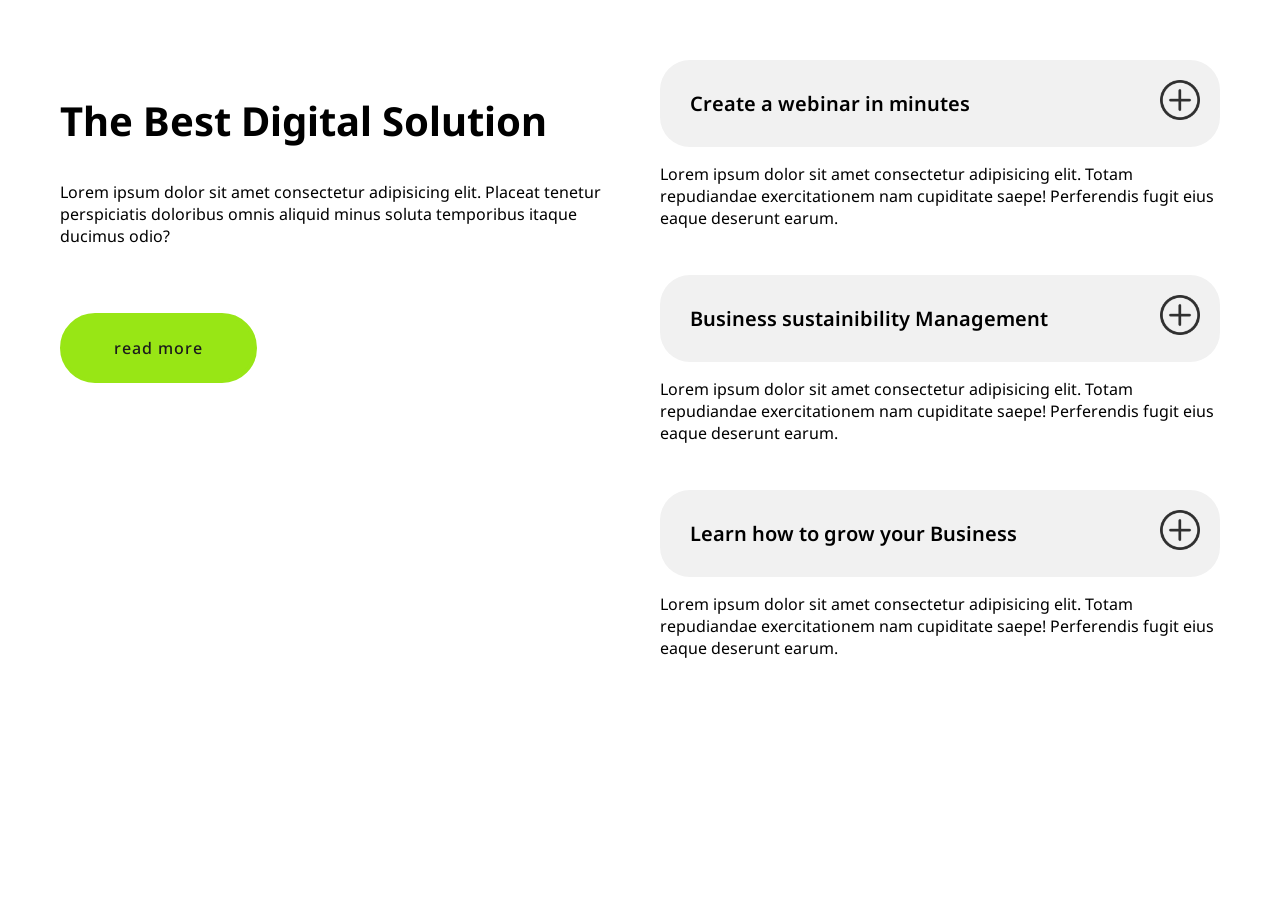
==== index.html @ 5276f936 "added codes" ====
<!DOCTYPE html>
<html lang="en">
  <head>
    <meta charset="UTF-8" />
    <meta name="viewport" content="width=device-width, initial-scale=1.0" />
    <title>Document</title>
    <link rel="preconnect" href="https://fonts.googleapis.com" />
    <link rel="preconnect" href="https://fonts.gstatic.com" crossorigin />
    <link
      href="https://fonts.googleapis.com/css2?family=Noto+Sans&display=swap"
      rel="stylesheet"
    />
    <link rel="stylesheet" href="styles.css" />
  </head>
  <body>

    <section class="container block collapsibles">
      <div class="grid grid--1x2">
        <div class="text">
          <h2>The Best Digital Solution</h2>
          <p>
            Lorem ipsum dolor sit amet consectetur adipisicing elit. Placeat
            tenetur perspiciatis doloribus omnis aliquid minus soluta temporibus
            itaque ducimus odio?
          </p>
          <button class="btn btn--secondary">read more</button>
        </div>
        <div class="collapsable-menu">
          <div class="collapsible collapsible--expanded collapsible--btn">
            <header class="collapsible__header">
              <h3 class="collapsible__heading">Create a webinar in minutes</h3>
              <img class="icon collapsible__chevron" src="assets/add.png" alt="" />
            </header>
            <div class="collapsible__content">
              <p>Lorem ipsum dolor sit amet consectetur adipisicing elit. Totam repudiandae exercitationem nam cupiditate saepe! Perferendis fugit eius eaque deserunt earum.</p>
            </div>
          </div>
          <div class="collapsible collapsible--expanded collapsible--btn">
            <header class="collapsible__header">
              <h3 class="collapsible__heading">Business sustainibility Management</h3>
              <img class="icon collapsible__chevron" src="assets/add.png" alt="" />
            </header>
            <div class="collapsible__content">
              <p>Lorem ipsum dolor sit amet consectetur adipisicing elit. Totam repudiandae exercitationem nam cupiditate saepe! Perferendis fugit eius eaque deserunt earum.</p>
            </div>
          </div>
          <div class="collapsible collapsible--expanded collapsible--btn">
            <header class="collapsible__header">
              <h3 class="collapsible__heading">Learn how to grow your Business</h3>
              <img class="icon collapsible__chevron" src="assets/add.png" alt="" />
            </header>
            <div class="collapsible__content">
              <p>Lorem ipsum dolor sit amet consectetur adipisicing elit. Totam repudiandae exercitationem nam cupiditate saepe! Perferendis fugit eius eaque deserunt earum.</p>
            </div>
          </div>
        </div>
      </div>
    </section>

    <script src="main.js"></script>
  </body>
</html>
---- styles.css ----
:root {
  --color-primary: #8e6cf7;
  --color-secondary: #98e615;
  --color-footer: #313131;
}


*,
*::after,
*::before {
  box-sizing: border-box;
}

*::selection {
  background: var(--color-secondary);
}

/* typography */
html {
  font-size: 62.5%;
  /* 1 rem = 10 px */
}

body {
  font-family: "Noto Sans", sans-serif;
  color: #000;
  font-size: 2rem;
  margin: 0;
}

h1 {
  font-size: 7rem;
}
h2 {
  font-size: 4rem;
}

h3 {
  font-size: 3rem;
  font-weight: 500;
}

@media screen and (min-width: 768px) {
  body {
    font-size: 1.6rem;
  }

  h1 {
    font-size: 8rem;
  }

  h2 {
    font-size: 4rem;
  }

  h3 {
    font-size: 2.4rem;
  }
}

/* links */
.link {
  text-decoration: none;
}

.link--primary {
  color: var(--color-secondary);
  text-decoration: underline;
  text-underline-offset: 5.7px;
  transition: color 0.3s;
}

.link:hover {
  color: #000;
}

@media screen and (min-width: 768px) {
  .link {
    font-size: 1.8rem;
  }
}

/* button */
.btn {
  padding: 2rem 5rem;
  border-radius: 4rem;
  border: 4px solid var(--color-secondary);
  text-align: center;
  font-size: 1.7rem;
  letter-spacing: 1px;
  font-weight: 500;
  cursor: pointer;
  white-space: nowrap;
  transition: all 0.3s;
  font-family: "Noto Sans", sans-serif;
}

.btn--small {
  padding: 2rem 3rem;
  font-size: 1.6rem;
}

.btn--circular {
  height: 160px;
  width: 160px;
  font-size: 2.5rem;
  border-radius: 50%;
  font-weight: bold;
  color: white;
  border: 0;
  cursor: initial;
}

.btn--secondary {
  background: var(--color-secondary);
  color: #1c1b1b;
}

.btn--primary {
  background: var(--color-primary);
  color: #fff;
}

.btn--primary:hover {
  background: var(--color-secondary);
  color: #000;
}
.btn--secondary:hover {
  background: var(--color-primary);
  color: #fff;
}

@media screen and (min-width: 768px) {
  .btn {
    font-size: 1.6rem;
  }
  .btn--circular {
    font-size: 2.5rem;
  }
}

/* list */

.list {
  list-style: none;
  padding-left: 0;
}

/* card */

.card {
  text-align: center;
  display: flex;
  justify-content: center;
  align-items: center;
  border-radius: 2rem;
  box-shadow: rgba(100, 100, 111, 0.2) 0px 7px 29px 0px;
  background: #fff;
}

.card--primary {
  background: var(--color-primary);
  color: #fff;
}
.card--secondary {
  background: var(--color-secondary);
  color: #000;
}

.card__content {
  padding-top: 5rem;
  padding-bottom: 5rem;
}

.card__header {
  width: 60px;
}

.card__text {
  margin-top: 0;
  margin-bottom: 0;
  font-size: 2rem;
}

.card--quote .card__header {
  margin-bottom: 3rem;
}

.card--quote .card__text {
  font-size: 1.5rem;
}

/* icon */
.icon {
  height: 40px;
  width: 40px;
}

/* colllapsible */

.collapsible__header {
  display: flex;
  justify-content: space-between;
}

.collapsible__heading {
  margin-top: 0;
  margin-bottom: 0;
}

.collapsible__content {
  /* display: none; */
  max-height: 0;
  overflow: hidden;
  transition: max-height 0.3s ease-in-out;
}

.collapsible--expanded .collapsible__content {
  /* display: block; */
  max-height: 100vh;
}

/* collapsible button */
.collapsible--btn .collapsible__header {
  background: #f1f1f1;
  border-radius: 3rem;
  padding: 2rem 2rem;
  cursor: pointer;
}

.collapsible--btn .collapsible__heading {
  font-size: 2rem;
  font-weight: 600;
  vertical-align: middle;
  padding: 1rem;
}

.collapsible__chevron {
    opacity: 0.8;
}


/* features */

.feature {
  width: 100%;
}

.feature__no {
  font-size: 7rem;
  font-weight: 900;
}

.feature__heading {
  margin-top: 0;
  margin-bottom: 3rem;
}

@media screen and (min-width: 768px) {
  .feature__heading {
    display: inline-block;
    vertical-align: middle;
    padding-left: 2rem;
  }
  .feature__no {
    font-size: 8rem;
  }
}

/* grids */

.grid {
  display: grid;
}

@media screen and (min-width: 768px) {
  .grid--1x2 {
    grid-template-columns: repeat(2, 1fr);
  }

  .grid--1x3 {
    grid-template-columns: repeat(3, 1fr);
  }

  .grid--1x4 {
    grid-template-columns: repeat(4, 1fr);
  }

  .grid--2x3 {
    grid-template-columns: repeat(3, 1fr);
    grid-template-rows: repeat(2, 1fr);
  }

  .grid--2x4 {
    grid-template-columns: repeat(4, 1fr);
    grid-template-rows: repeat(2, 1fr);
  }
}

/* navigation bar */
.nav {
  margin-left: 1rem;
  margin-top: 3rem;
}

.nav__list-item > a {
  text-decoration: none;
  color: #000;
}

.nav__list-item > a:hover {
  color: var(--color-primary);
}

.nav__list-item {
  margin-bottom: 2rem;
}

.collapsible__header, .collapsible__content {
  margin-left: 1.5rem;
}

@media screen and (min-width: 768px) {
    .nav {
        margin-top: 4rem;
    }


  .nav .collapsible__content {
    max-height: 100vh;
  }

  .nav .collapsible__header {
    display: none;
  }

  .nav__list {
    display: flex;
    align-items: center;
    justify-content: center;
  }

  .nav__list-item {
    padding-right: 5rem;
  }
}

/* block */
.block {
  --padding-vertical: 6rem;
  padding: var(--padding-vertical) 2rem;
}

.block--purple {
  background: var(--color-primary);
  color: #fff;
}


/* anywhere usable class */
.container {
  max-width: 1200px;
  margin: 0 auto;
}

/* hero section */

.hero {
  padding-left: 1rem;
  padding-right: 1rem;
  padding-top: 0;
}

.hero__image {
  width: 100%;
  align-self: center;
}

.hero .hero__heading {
  margin-bottom: 0;
  margin-top: 0;
  font-size: 5rem;
  font-weight: bolder;
}

.hero__text {
  margin-bottom: 5rem;
  line-height: 3rem;
  font-size: 2.2rem;
}

.hero .btn {
  margin-right: 3rem;
  margin-bottom: 2rem;
}

.hero .btn--primary.btn-1 {
  display: none;
}

.content {
  align-self: center;
  padding-left: 2rem;
}

.highlighted-text {
  color: #8e6cf7;
  text-decoration: underline solid var(--color-secondary);
  text-decoration-thickness: 4px;
  text-underline-offset: 0.8rem;
}

@media screen and (min-width: 768px) {
    .hero {
        margin-top: 8rem;
    }

  .hero .hero__heading {
    font-size: 6rem;
  }

  .hero .btn--primary.btn-1 {
    display: inline-block;
  }
}

/* card section */

.card-block.block {
    background: #f1f1f1;
    overflow: hidden;
}


.card-block .grid {
  gap: 2rem;
  row-gap: 2rem;
}

.card-block .card:hover{
    transform: scale(1.05);
    transition: all 0.3s ease-in-out;
}

@media screen and (min-width: 768px) {

    .card-block.block {
        margin-top: 4rem;
    }

  .card-block .grid {
    padding: 2rem;
    align-content: center;
    justify-content: center;
    grid-template-columns: 300px 300px 300px;
  }
}

/* collapsible section */

.collapsibles .grid {
  gap: 8rem 1rem;
}

.collapsable-menu .collapsible--btn {
  margin-bottom: 3rem;
}

@media screen and (min-width: 768px) {
  .collapsibles .btn {
    margin-top: 5rem;
  }
}

/* courses section */
.course--grid {
  align-items: center;
  justify-items: center;
  padding-left: 1rem;
  gap: 2rem;
}

.courses .container {
  overflow: hidden;
}

.courses .feature__no {
  color: var(--color-secondary);
}
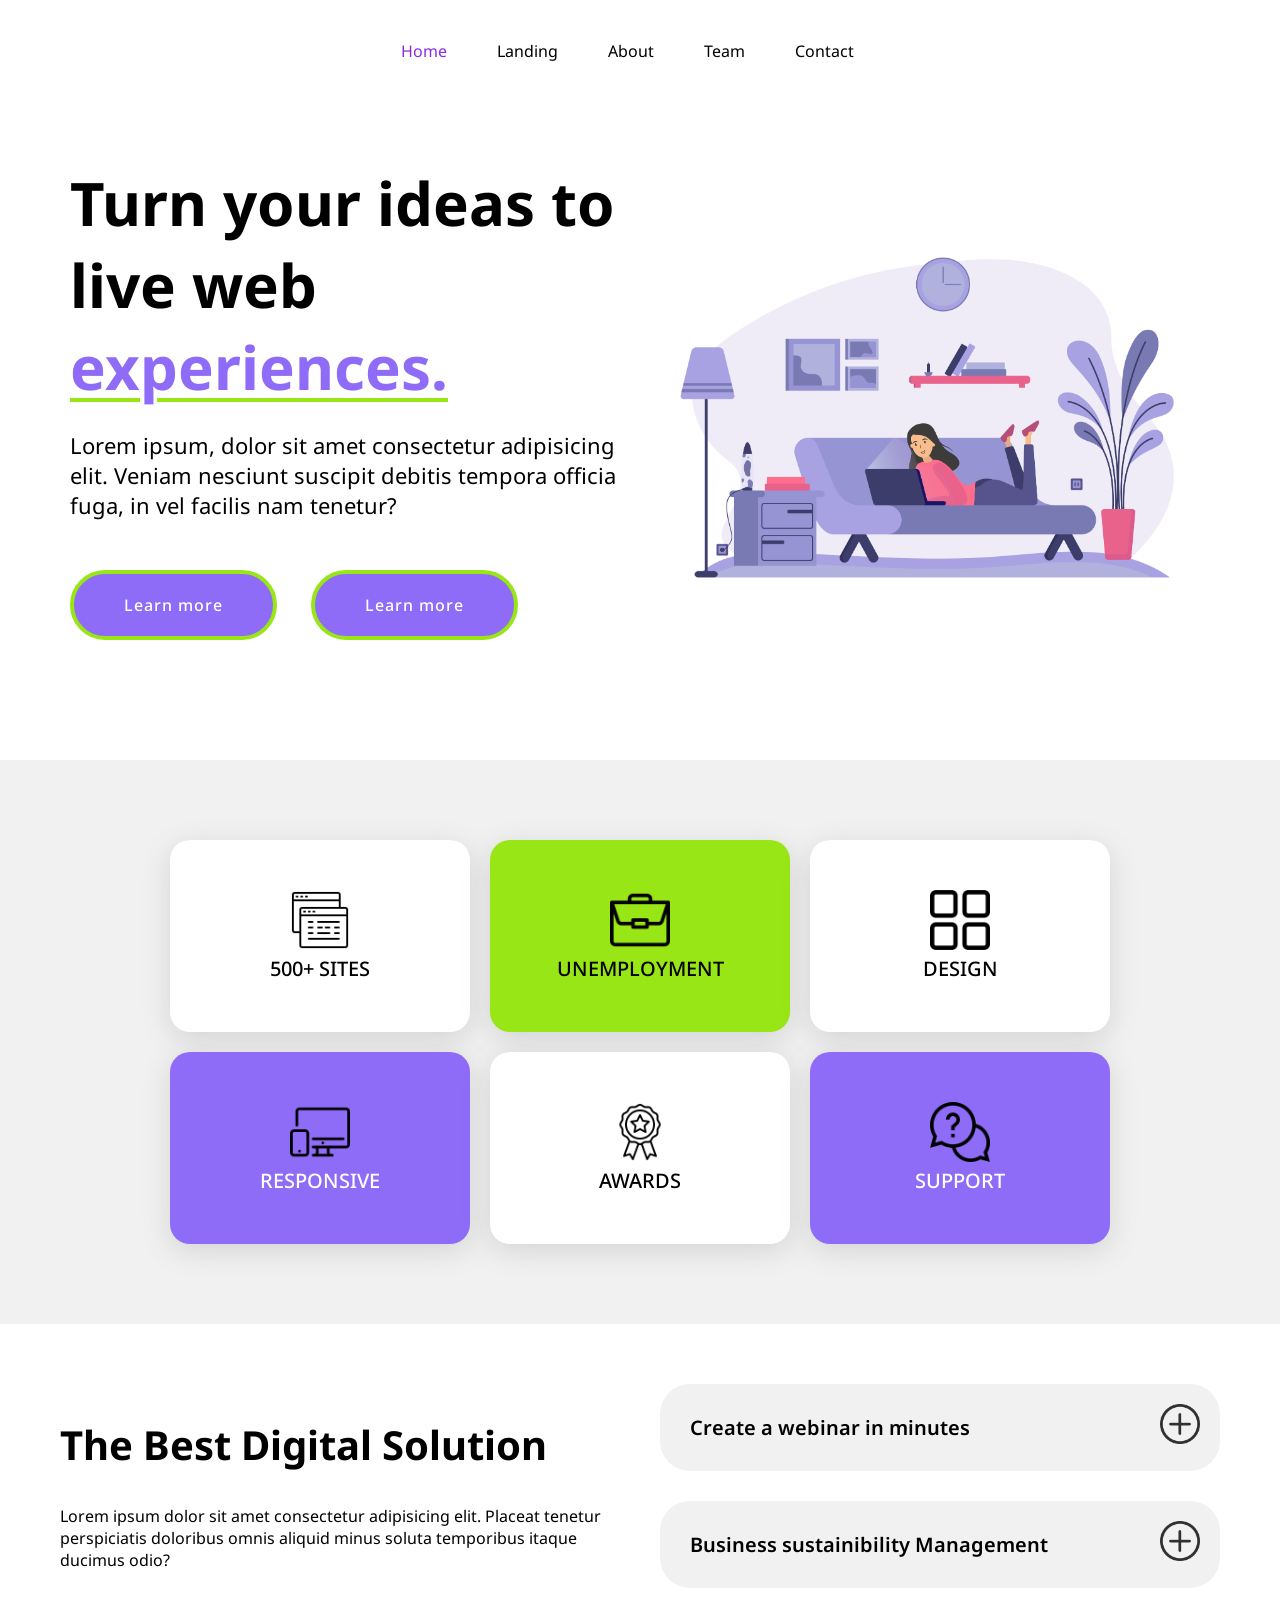
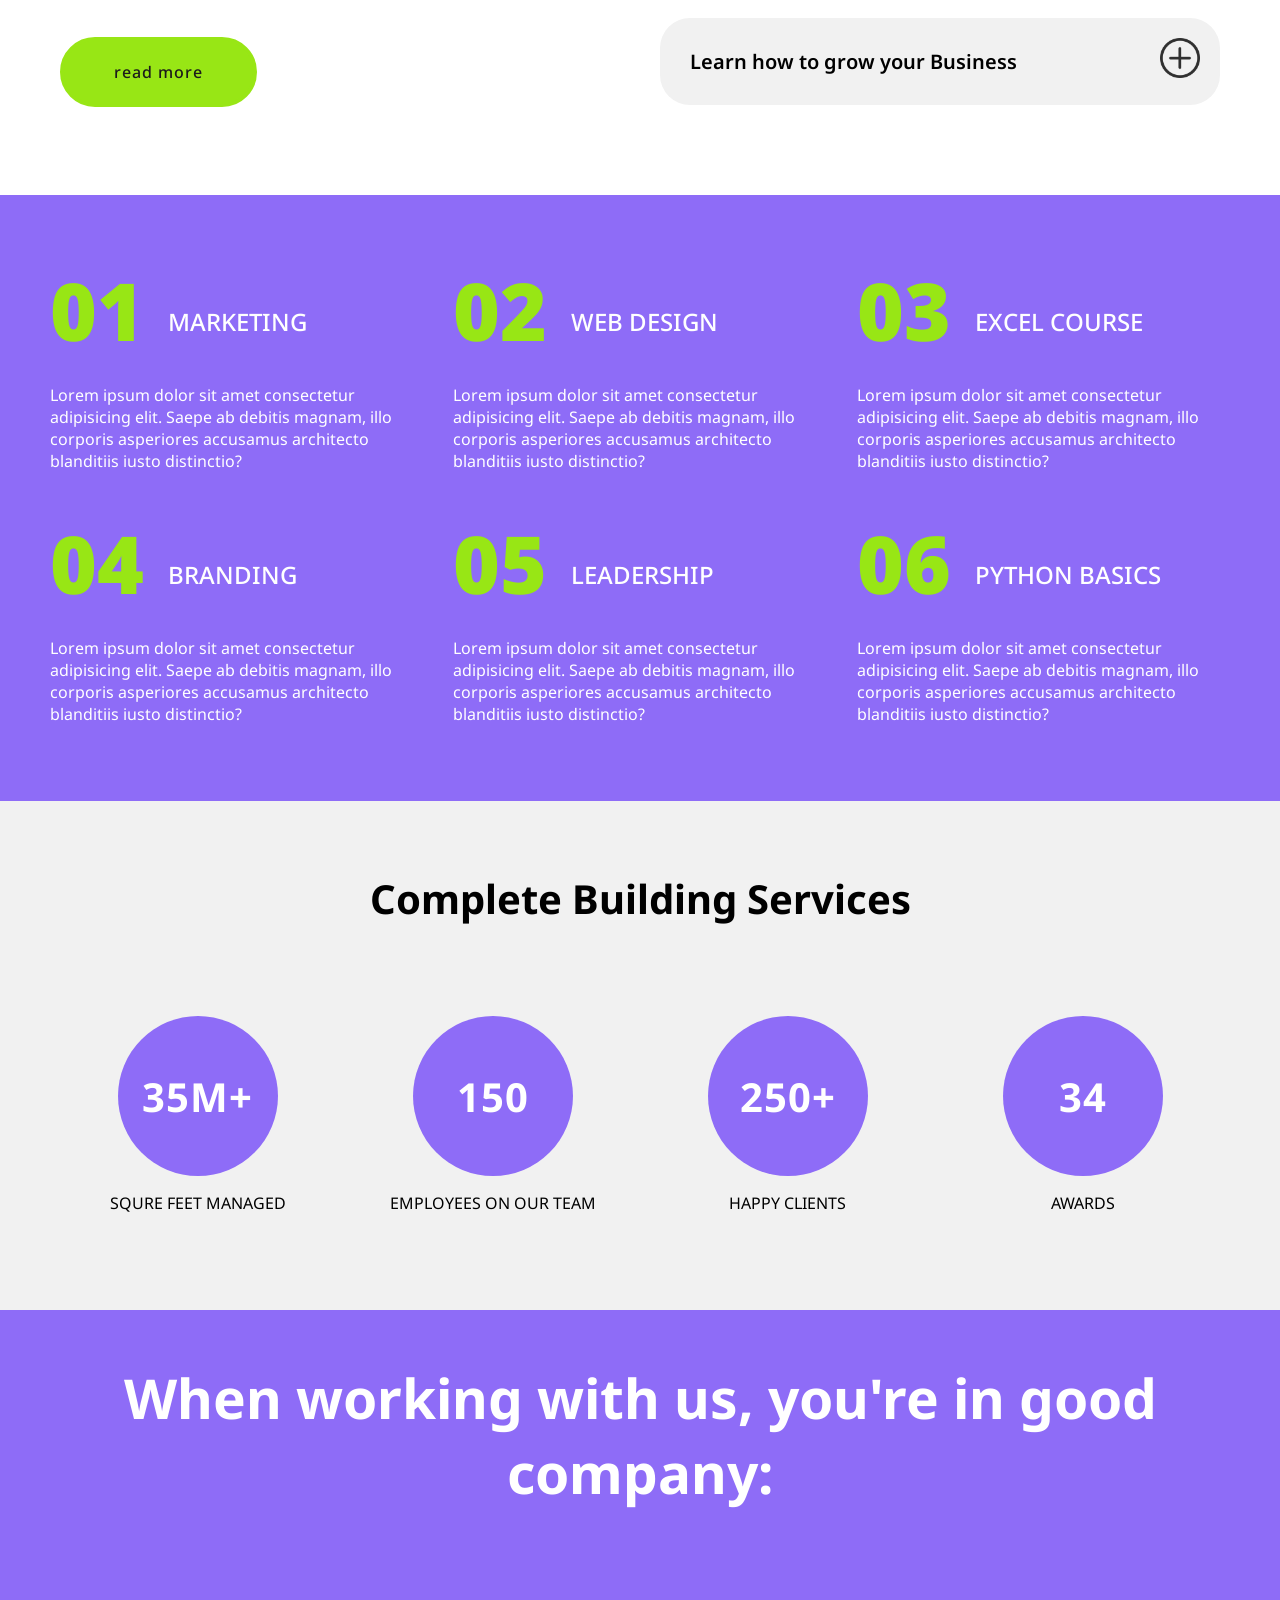
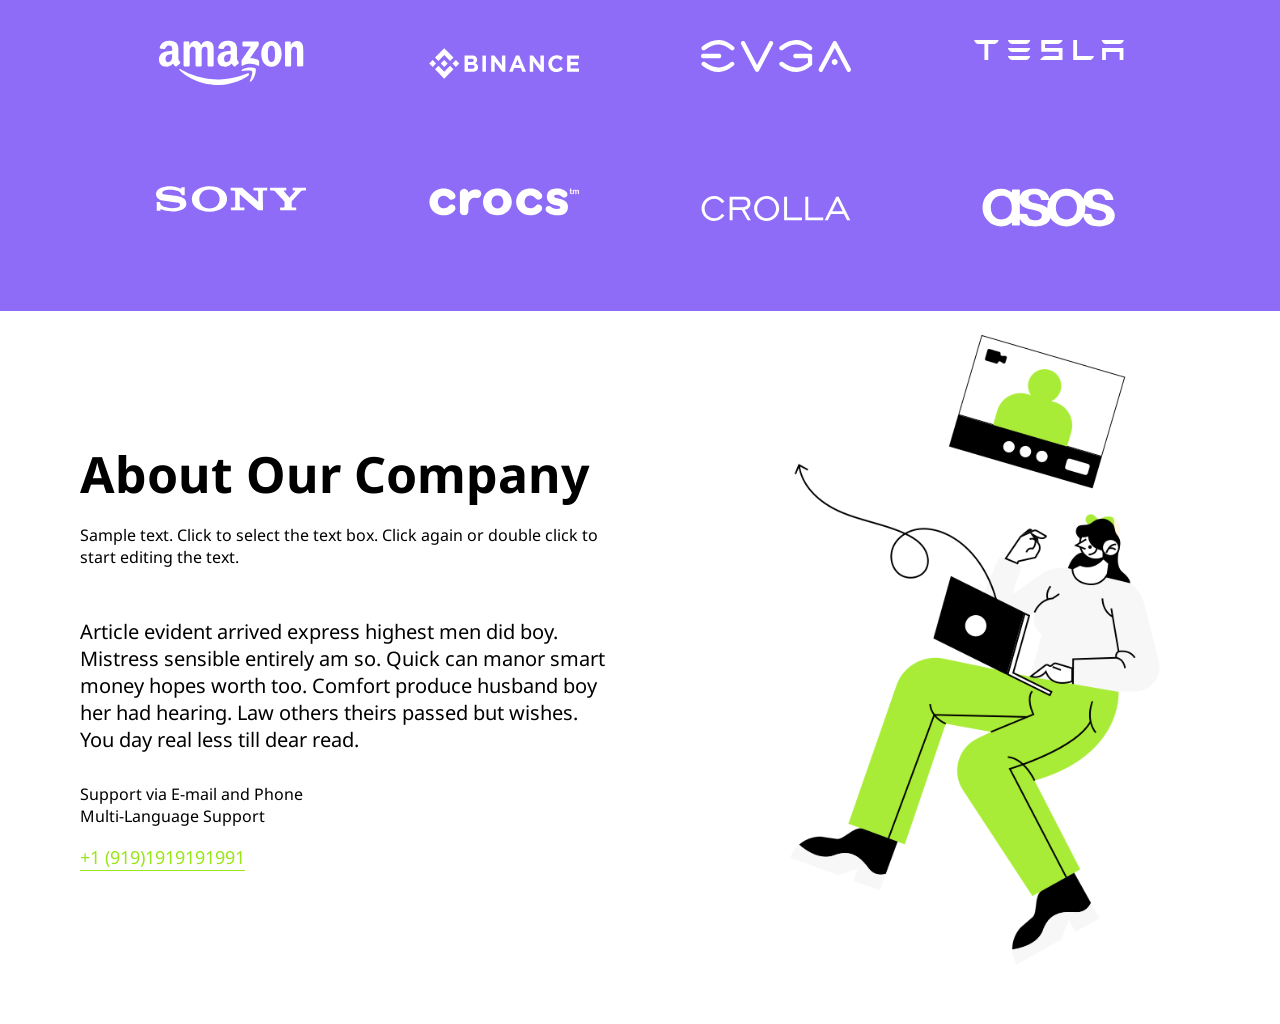
==== commit 18fd7c6d: "added about and some other sections" ====
--- a/index.html
+++ b/index.html
@@ -11,9 +11,90 @@
       rel="stylesheet"
     />
     <link rel="stylesheet" href="styles.css" />
+    <link rel="stylesheet" href="https://unpkg.com/aos@next/dist/aos.css" />
   </head>
   <body>
-
+    <!-- navigation bar -->
+    <nav class="nav collapsible">
+      <img class="icon collapsible__header" src="assets/menu.png" alt="" />
+      <ul class="list nav__list collapsible__content">
+        <li class="nav__list-item">
+          <a style="color: blueviolet" href="">Home</a>
+        </li>
+        <li class="nav__list-item"><a href="">Landing</a></li>
+        <li class="nav__list-item"><a href="">About</a></li>
+        <li class="nav__list-item"><a href="">Team</a></li>
+        <li class="nav__list-item"><a href="">Contact</a></li>
+      </ul>
+    </nav>
+
+    <!-- hero section -->
+    <section class="hero grid grid--1x2 block container">
+      <div class="content">
+        <h1 class="hero__heading">
+          Turn your ideas to live web
+          <span class="highlighted-text">experiences.</span>
+        </h1>
+        <p class="hero__text">
+          Lorem ipsum, dolor sit amet consectetur adipisicing elit. Veniam
+          nesciunt suscipit debitis tempora officia fuga, in vel facilis nam
+          tenetur?
+        </p>
+        <button class="btn btn--primary btn-1">Learn more</button>
+        <button class="btn btn--primary">Learn more</button>
+      </div>
+      <img class="hero__image" src="assets/women.jpg" alt="" />
+    </section>
+
+    <!-- card section -->
+    <section class="block card-block">
+      <div class="container">
+        <div class="grid grid--2x3">
+          <div class="card">
+            <div class="card__content">
+              <img class="card__header logo" src="assets/browser.png" alt="" />
+              <h3 class="card__text">500+ SITES</h3>
+            </div>
+          </div>
+          <div class="card card--secondary">
+            <div class="card__content">
+              <img class="card__header" src="assets/portfolio.png" alt="" />
+              <h3 class="card__text">UNEMPLOYMENT</h3>
+            </div>
+          </div>
+          <div class="card">
+            <div class="card__content">
+              <img
+                class="card__header"
+                src="assets/four-squares-button-of-view-options.png"
+                alt=""
+              />
+              <h3 class="card__text">DESIGN</h3>
+            </div>
+          </div>
+          <div class="card card--primary">
+            <div class="card__content">
+              <img class="card__header" src="assets/responsive.png" alt="" />
+              <h3 class="card__text">RESPONSIVE</h3>
+            </div>
+          </div>
+          <div class="card">
+            <div class="card__content">
+              <img class="card__header" src="assets/award.png" alt="" />
+              <h3 class="card__text">AWARDS</h3>
+            </div>
+          </div>
+          <div class="card card--primary">
+            <div class="card__content">
+              <img class="card__header" src="assets/help.png" alt="" />
+              <h3 class="card__text">SUPPORT</h3>
+            </div>
+          </div>
+        </div>
+      </div>
+    </section>
+
+    <!-- collapsible block section -->
     <section class="container block collapsibles">
       <div class="grid grid--1x2">
         <div class="text">
@@ -26,37 +107,191 @@
           <button class="btn btn--secondary">read more</button>
         </div>
         <div class="collapsable-menu">
-          <div class="collapsible collapsible--expanded collapsible--btn">
+          <div class="collapsible collapsible--btn">
             <header class="collapsible__header">
               <h3 class="collapsible__heading">Create a webinar in minutes</h3>
-              <img class="icon collapsible__chevron" src="assets/add.png" alt="" />
+              <img
+                class="icon collapsible__chevron"
+                src="assets/add.png"
+                alt=""
+              />
             </header>
             <div class="collapsible__content">
-              <p>Lorem ipsum dolor sit amet consectetur adipisicing elit. Totam repudiandae exercitationem nam cupiditate saepe! Perferendis fugit eius eaque deserunt earum.</p>
-            </div>
-          </div>
-          <div class="collapsible collapsible--expanded collapsible--btn">
+              <p>
+                Lorem ipsum dolor sit amet consectetur adipisicing elit. Totam
+                repudiandae exercitationem nam cupiditate saepe! Perferendis
+                fugit eius eaque deserunt earum.
+              </p>
+            </div>
+          </div>
+          <div class="collapsible collapsible--btn">
             <header class="collapsible__header">
-              <h3 class="collapsible__heading">Business sustainibility Management</h3>
-              <img class="icon collapsible__chevron" src="assets/add.png" alt="" />
+              <h3 class="collapsible__heading">
+                Business sustainibility Management
+              </h3>
+              <img
+                class="icon collapsible__chevron"
+                src="assets/add.png"
+                alt=""
+              />
             </header>
             <div class="collapsible__content">
-              <p>Lorem ipsum dolor sit amet consectetur adipisicing elit. Totam repudiandae exercitationem nam cupiditate saepe! Perferendis fugit eius eaque deserunt earum.</p>
-            </div>
-          </div>
-          <div class="collapsible collapsible--expanded collapsible--btn">
+              <p>
+                Lorem ipsum dolor sit amet consectetur adipisicing elit. Totam
+                repudiandae exercitationem nam cupiditate saepe! Perferendis
+                fugit eius eaque deserunt earum.
+              </p>
+            </div>
+          </div>
+          <div class="collapsible collapsible--btn">
             <header class="collapsible__header">
-              <h3 class="collapsible__heading">Learn how to grow your Business</h3>
-              <img class="icon collapsible__chevron" src="assets/add.png" alt="" />
+              <h3 class="collapsible__heading">
+                Learn how to grow your Business
+              </h3>
+              <img
+                class="icon collapsible__chevron"
+                src="assets/add.png"
+                alt=""
+              />
             </header>
             <div class="collapsible__content">
-              <p>Lorem ipsum dolor sit amet consectetur adipisicing elit. Totam repudiandae exercitationem nam cupiditate saepe! Perferendis fugit eius eaque deserunt earum.</p>
-            </div>
-          </div>
-        </div>
-      </div>
-    </section>
-
+              <p>
+                Lorem ipsum dolor sit amet consectetur adipisicing elit. Totam
+                repudiandae exercitationem nam cupiditate saepe! Perferendis
+                fugit eius eaque deserunt earum.
+              </p>
+            </div>
+          </div>
+        </div>
+      </div>
+    </section>
+
+    <!-- courses section -->
+    <section class="courses block block--purple">
+      <div class="container course--grid grid grid--2x3">
+        <div class="feature">
+          <span class="feature__no">01</span>
+          <h3 class="feature__heading">MARKETING</h3>
+          <p class="feature__text">
+            Lorem ipsum dolor sit amet consectetur adipisicing elit. Saepe ab
+            debitis magnam, illo corporis asperiores accusamus architecto
+            blanditiis iusto distinctio?
+          </p>
+        </div>
+        <div class="feature">
+          <span class="feature__no">02</span>
+          <h3 class="feature__heading">WEB DESIGN</h3>
+          <p class="feature__text">
+            Lorem ipsum dolor sit amet consectetur adipisicing elit. Saepe ab
+            debitis magnam, illo corporis asperiores accusamus architecto
+            blanditiis iusto distinctio?
+          </p>
+        </div>
+        <div class="feature">
+          <span class="feature__no">03</span>
+          <h3 class="feature__heading">EXCEL COURSE</h3>
+          <p class="feature__text">
+            Lorem ipsum dolor sit amet consectetur adipisicing elit. Saepe ab
+            debitis magnam, illo corporis asperiores accusamus architecto
+            blanditiis iusto distinctio?
+          </p>
+        </div>
+        <div class="feature">
+          <span class="feature__no">04</span>
+          <h3 class="feature__heading">BRANDING</h3>
+          <p class="feature__text">
+            Lorem ipsum dolor sit amet consectetur adipisicing elit. Saepe ab
+            debitis magnam, illo corporis asperiores accusamus architecto
+            blanditiis iusto distinctio?
+          </p>
+        </div>
+        <div class="feature">
+          <span class="feature__no">05</span>
+          <h3 class="feature__heading">LEADERSHIP</h3>
+          <p class="feature__text">
+            Lorem ipsum dolor sit amet consectetur adipisicing elit. Saepe ab
+            debitis magnam, illo corporis asperiores accusamus architecto
+            blanditiis iusto distinctio?
+          </p>
+        </div>
+        <div class="feature">
+          <span class="feature__no">06</span>
+          <h3 class="feature__heading">PYTHON BASICS</h3>
+          <p class="feature__text">
+            Lorem ipsum dolor sit amet consectetur adipisicing elit. Saepe ab
+            debitis magnam, illo corporis asperiores accusamus architecto
+            blanditiis iusto distinctio?
+          </p>
+        </div>
+      </div>
+    </section>
+
+    <!-- stats section -->
+    <section class="block stats">
+      <div class="container">
+        <h2>Complete Building Services</h2>
+        <div class="stats__data grid grid--1x4">
+          <div class="wrapper-btn">
+            <button class="btn btn--primary btn--circular">35M+</button>
+            <p>SQURE FEET MANAGED</p>
+          </div>
+          <div class="wrapper-btn">
+            <button class="btn btn--primary btn--circular">150</button>
+            <p>EMPLOYEES ON OUR TEAM</p>
+          </div>
+          <div class="wrapper-btn">
+            <button class="btn btn--primary btn--circular">250+</button>
+            <p>HAPPY CLIENTS</p>
+          </div>
+          <div class="wrapper-btn">
+            <button class="btn btn--primary btn--circular">34</button>
+            <p>AWARDS</p>
+          </div>
+        </div>
+      </div>
+    </section>
+
+    <!-- companies section -->
+    <section class="companies block block--purple">
+      <div class="container">
+        <h2 class="companies__heading">
+          When working with us, you're in good company:
+        </h2>
+        <div class="grid grid--2x4">
+          <img class="company__logo" src="assets/logo-amazon.svg" alt="" />
+          <img class="company__logo" src="assets/binance-logo.svg" alt="" />
+          <img class="company__logo" src="assets/evga.svg" alt="" />
+          <img class="company__logo" src="assets/tesla-9.svg" alt="" />
+          <img class="company__logo" src="assets/sony-logo.svg" alt="" />
+          <img class="company__logo" src="assets/crocs-wordmark.svg" alt="" />
+          <img class="company__logo" src="assets/crolla-logo.svg" alt="" />
+          <img class="company__logo" src="assets/asos-1.svg" alt="" />
+        </div>
+      </div>
+    </section>
+
+    <!-- about section -->
+    <section class="container block about">
+      <div class="grid grid--1x2">
+        <div class="about__text">
+          <h2 class="about__heading">About Our Company</h2>
+          <p>
+            Sample text. Click to select the text box. Click again or double
+            click to start editing the text.
+          </p>
+          <p class="about__body__text">
+            Article evident arrived express highest men did boy. Mistress
+            sensible entirely am so. Quick can manor smart money hopes worth
+            too. Comfort produce husband boy her had hearing. Law others theirs
+            passed but wishes. You day real less till dear read.
+          </p>
+          <p class="support__features">Support via E-mail and Phone</p>
+          <p class="support__features">Multi-Language Support</p>
+          <p class="link link--primary">+1 (919)1919191991</p>
+        </div>
+        <img class="about__img" src="assets/girl-image2.png" alt="" />
+      </div>
+    </section>
     <script src="main.js"></script>
   </body>
 </html>
--- a/styles.css
+++ b/styles.css
@@ -103,12 +103,19 @@
 .btn--circular {
   height: 160px;
   width: 160px;
-  font-size: 2.5rem;
+  font-size: 3rem;
   border-radius: 50%;
   font-weight: bold;
   color: white;
   border: 0;
   cursor: initial;
+  padding: 2rem;
+}
+
+.wrapper-btn {
+  display: flex;
+  align-items: center;
+  flex-direction: column;
 }
 
 .btn--secondary {
@@ -135,7 +142,8 @@
     font-size: 1.6rem;
   }
   .btn--circular {
-    font-size: 2.5rem;
+    font-size: 4rem;
+    padding: 2rem;
   }
 }
 
@@ -486,4 +494,119 @@
 
 .courses .feature__no {
   color: var(--color-secondary);
+}
+
+/* About section */
+.about {
+  padding: 4rem
+}
+
+.about__img {
+  width: 80%;
+  justify-self: end;
+}
+
+.about .grid {
+  align-content: center;
+  justify-content: center;
+  align-items: center;
+  gap: 6rem;
+}
+
+.about__heading{
+  font-size: 5rem;
+  margin-top: 2rem ;
+  margin-bottom: 0;
+}
+
+.about__body__text{
+  margin-top: 5rem;
+  margin-bottom: 3rem;
+}
+
+.support__features {
+  margin: 0;
+}
+
+.about.block {
+  padding-top: 1.2rem;
+}
+
+
+@media screen and (min-width: 768px) {
+  .about__body__text {
+    font-size: 2rem;
+  }
+}
+
+
+/* stats section */
+
+.stats .container > h2 {
+  text-align: center;
+  margin-bottom: 7rem;
+  margin-top: 1rem;
+}
+
+.stats.block {
+  background: #f1f1f1;
+}
+
+.stats .grid {
+  gap: 2rem;
+  row-gap: 2rem;
+  padding: 2rem;
+  align-content: center;
+  justify-content: center;
+}
+
+@media screen and (min-width: 500px) {
+    .stats .grid {
+        grid-template-columns: repeat(2, 1fr);
+    }
+}
+
+@media screen and (min-width: 768px) {
+    .stats .grid {
+        grid-template-columns: repeat(4, 1fr);
+    }
+}
+
+/* compaines section */
+
+.company__logo{
+  width: 15rem;
+  justify-self: center;
+}
+
+.companies .grid {
+  row-gap: 10rem;
+  column-gap: 5rem;
+  padding: 8rem;
+}
+
+.companies__heading{
+  text-align: center;
+  margin-top: 0;
+  padding: 5rem;
+  font-size: 5.5rem;
+  margin-bottom: 0;
+}
+
+.companies.block {
+  overflow: hidden;
+  padding: 0;
+}
+
+
+@media screen and (min-width: 500px) {
+  .companies .grid {
+    grid-template-columns: repeat(2, 1fr);
+  }
+}
+
+@media screen and (min-width: 890px) {
+  .companies .grid {
+    grid-template-columns: repeat(4, 1fr);
+  }
 }
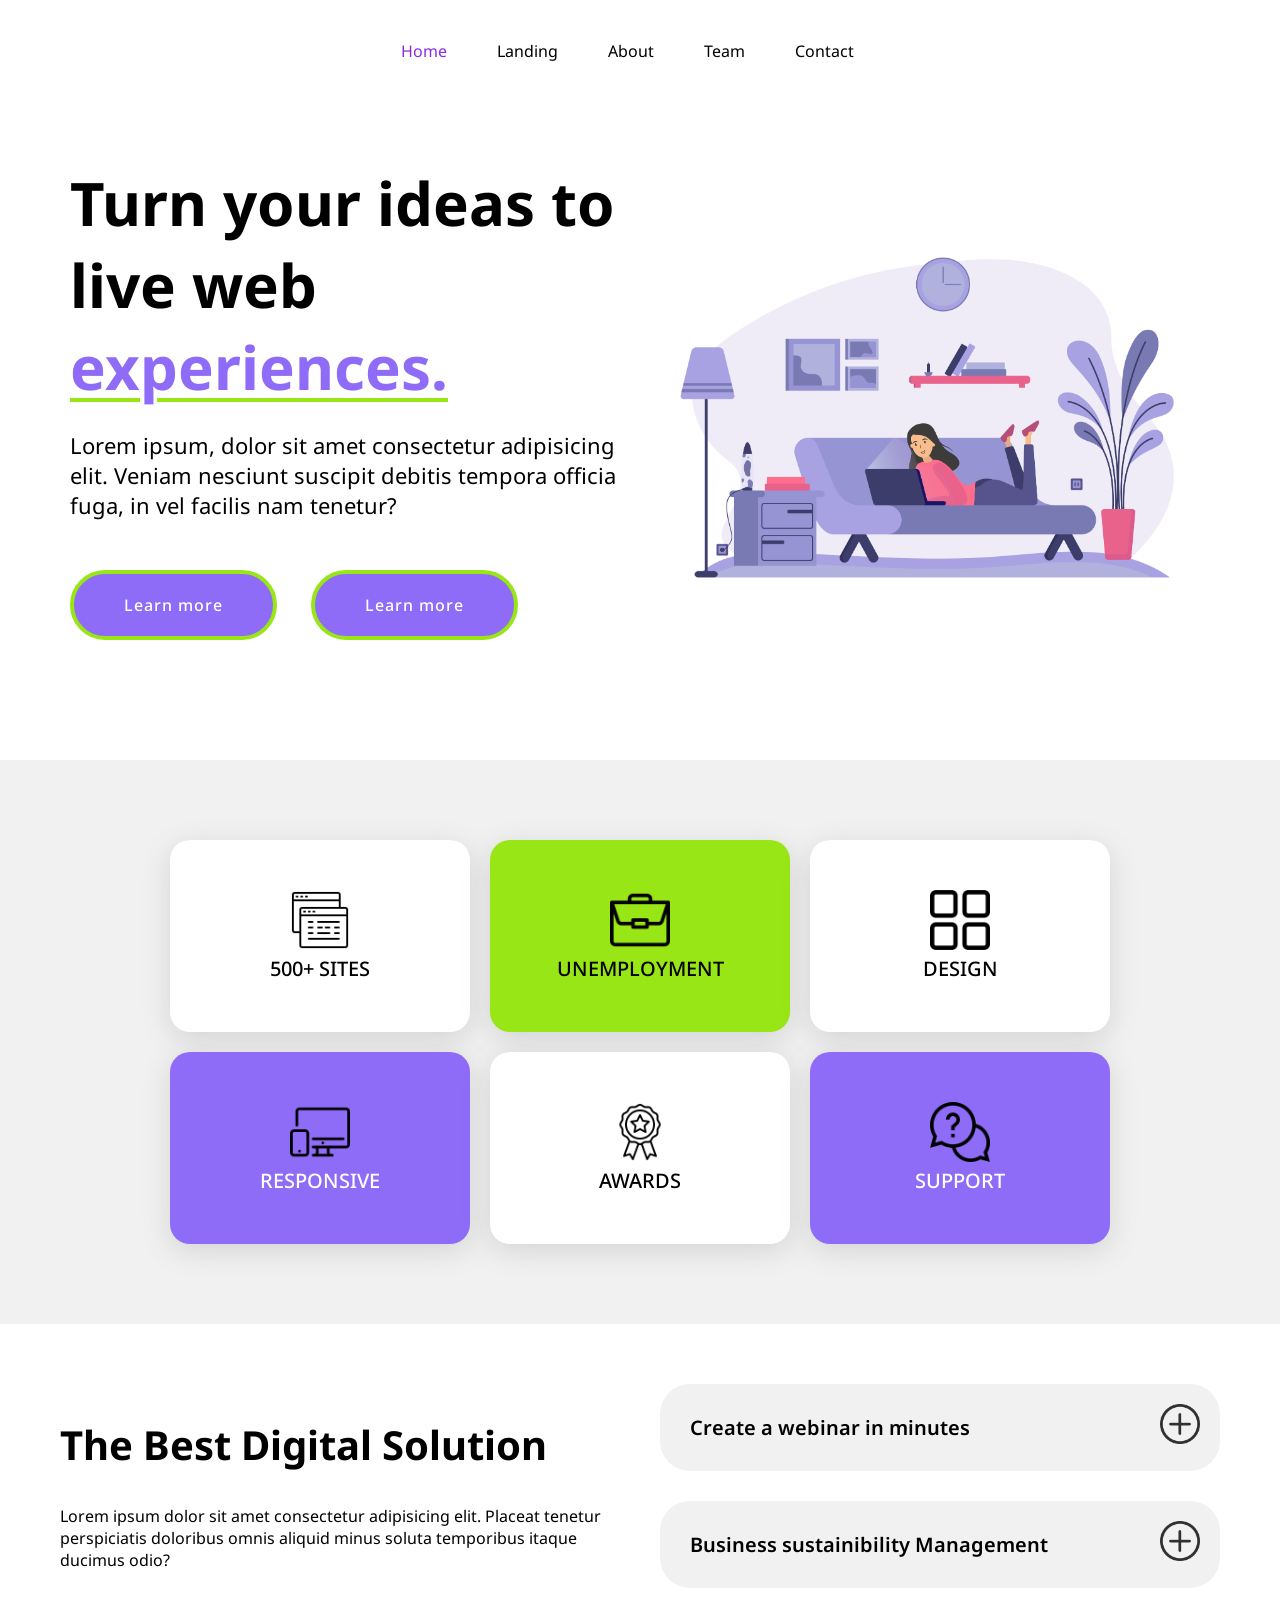
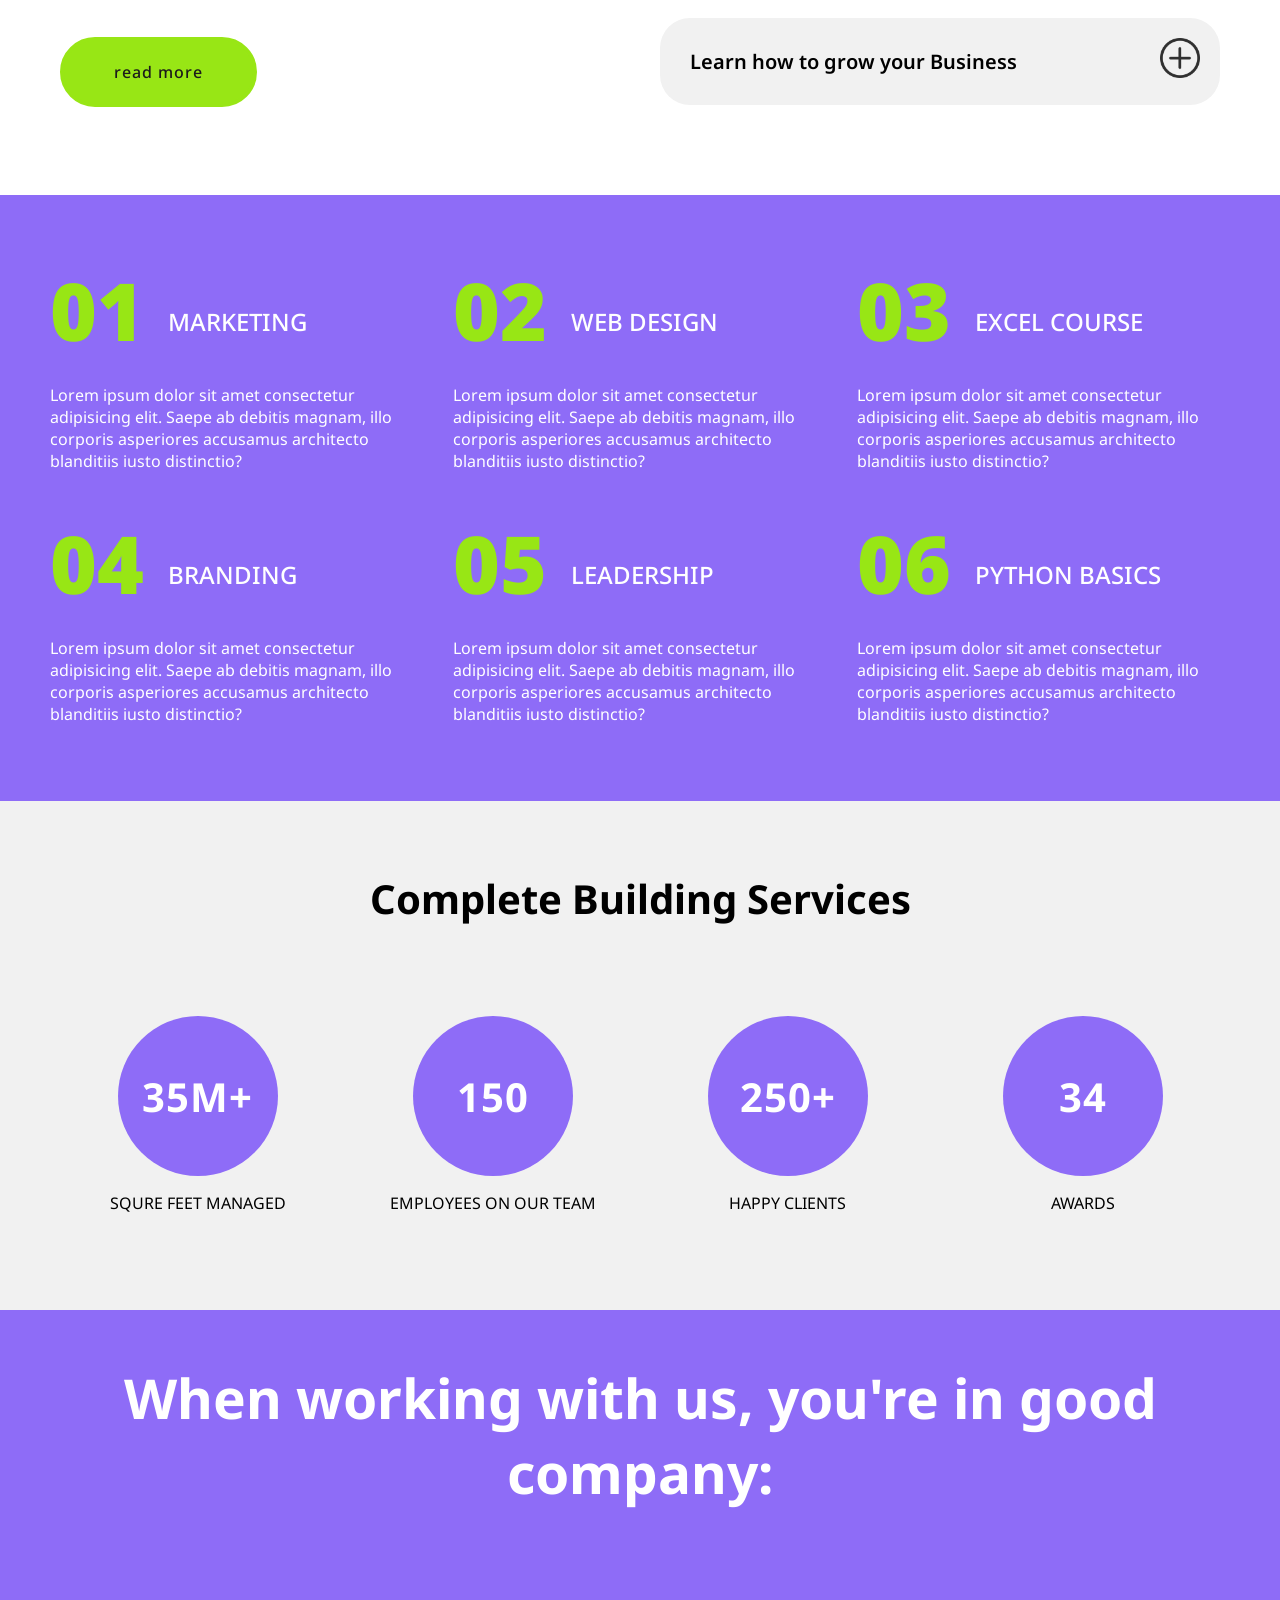
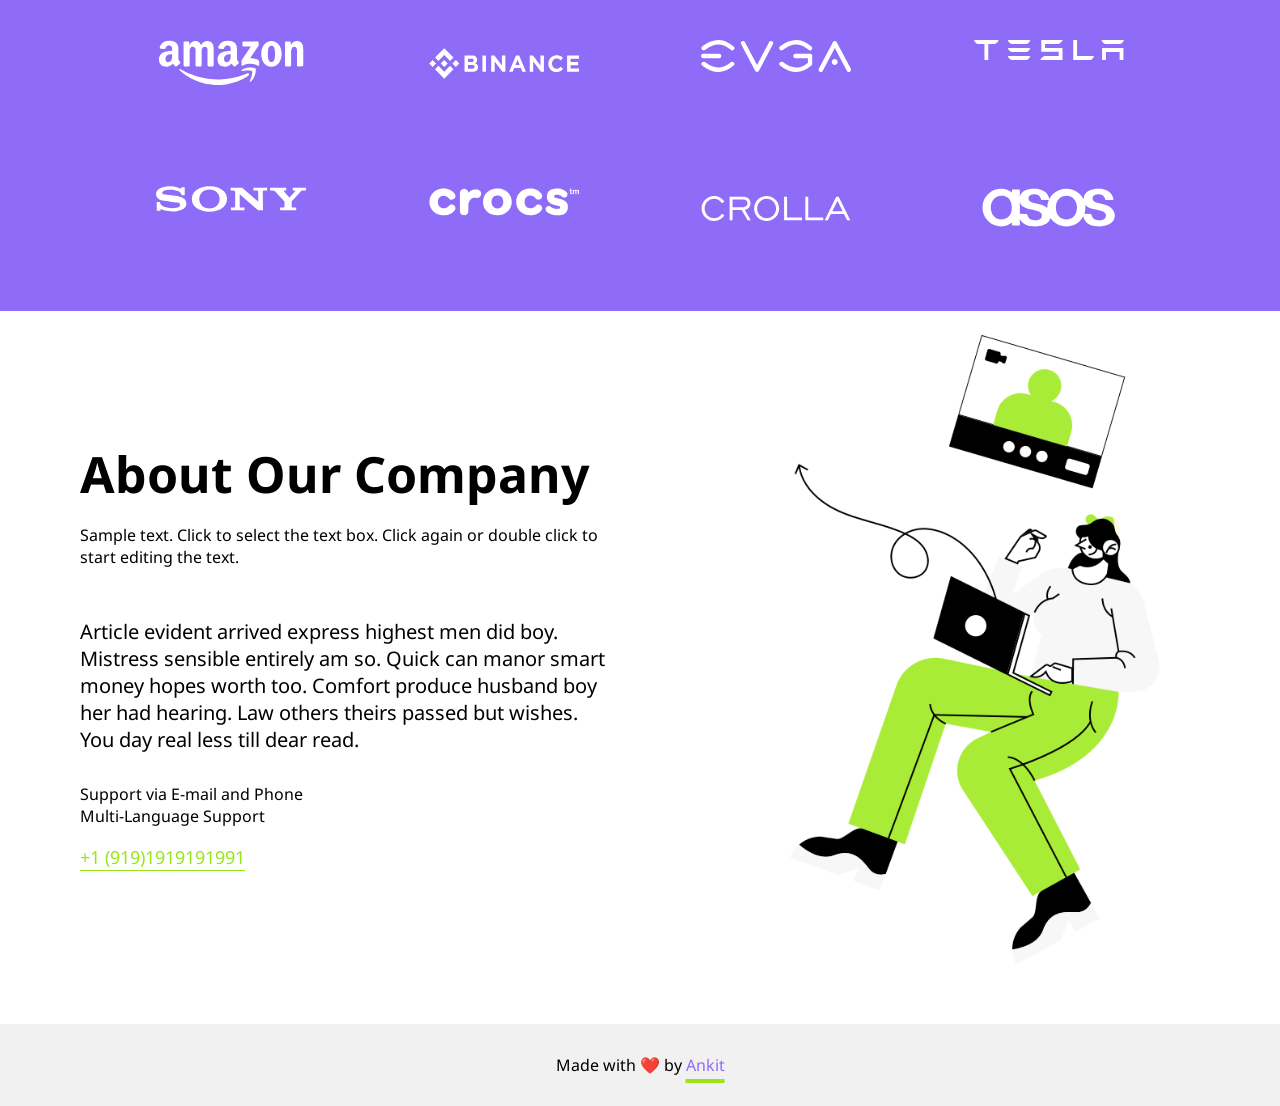
==== commit 99b1f1cb: "added footer section" ====
--- a/index.html
+++ b/index.html
@@ -3,7 +3,7 @@
   <head>
     <meta charset="UTF-8" />
     <meta name="viewport" content="width=device-width, initial-scale=1.0" />
-    <title>Document</title>
+    <title>Landing Page🚀</title>
     <link rel="preconnect" href="https://fonts.googleapis.com" />
     <link rel="preconnect" href="https://fonts.gstatic.com" crossorigin />
     <link
@@ -292,6 +292,18 @@
         <img class="about__img" src="assets/girl-image2.png" alt="" />
       </div>
     </section>
+
+    <footer class="block footer">
+      <p class="footer__text container">
+        Made with ❤️ by
+        <a
+          target="_blank"
+          class="highlighted-text"
+          href="https://github.com/ankitraz"
+          >Ankit</a
+        >
+      </p>
+    </footer>
     <script src="main.js"></script>
   </body>
 </html>
--- a/styles.css
+++ b/styles.css
@@ -609,4 +609,16 @@
   .companies .grid {
     grid-template-columns: repeat(4, 1fr);
   }
+}
+
+/* footer section */
+
+.footer {
+  background: #f1f1f1;
+  padding: 1rem;
+}
+
+.footer > p {
+  text-align: center;
+  padding: 2rem;
 }
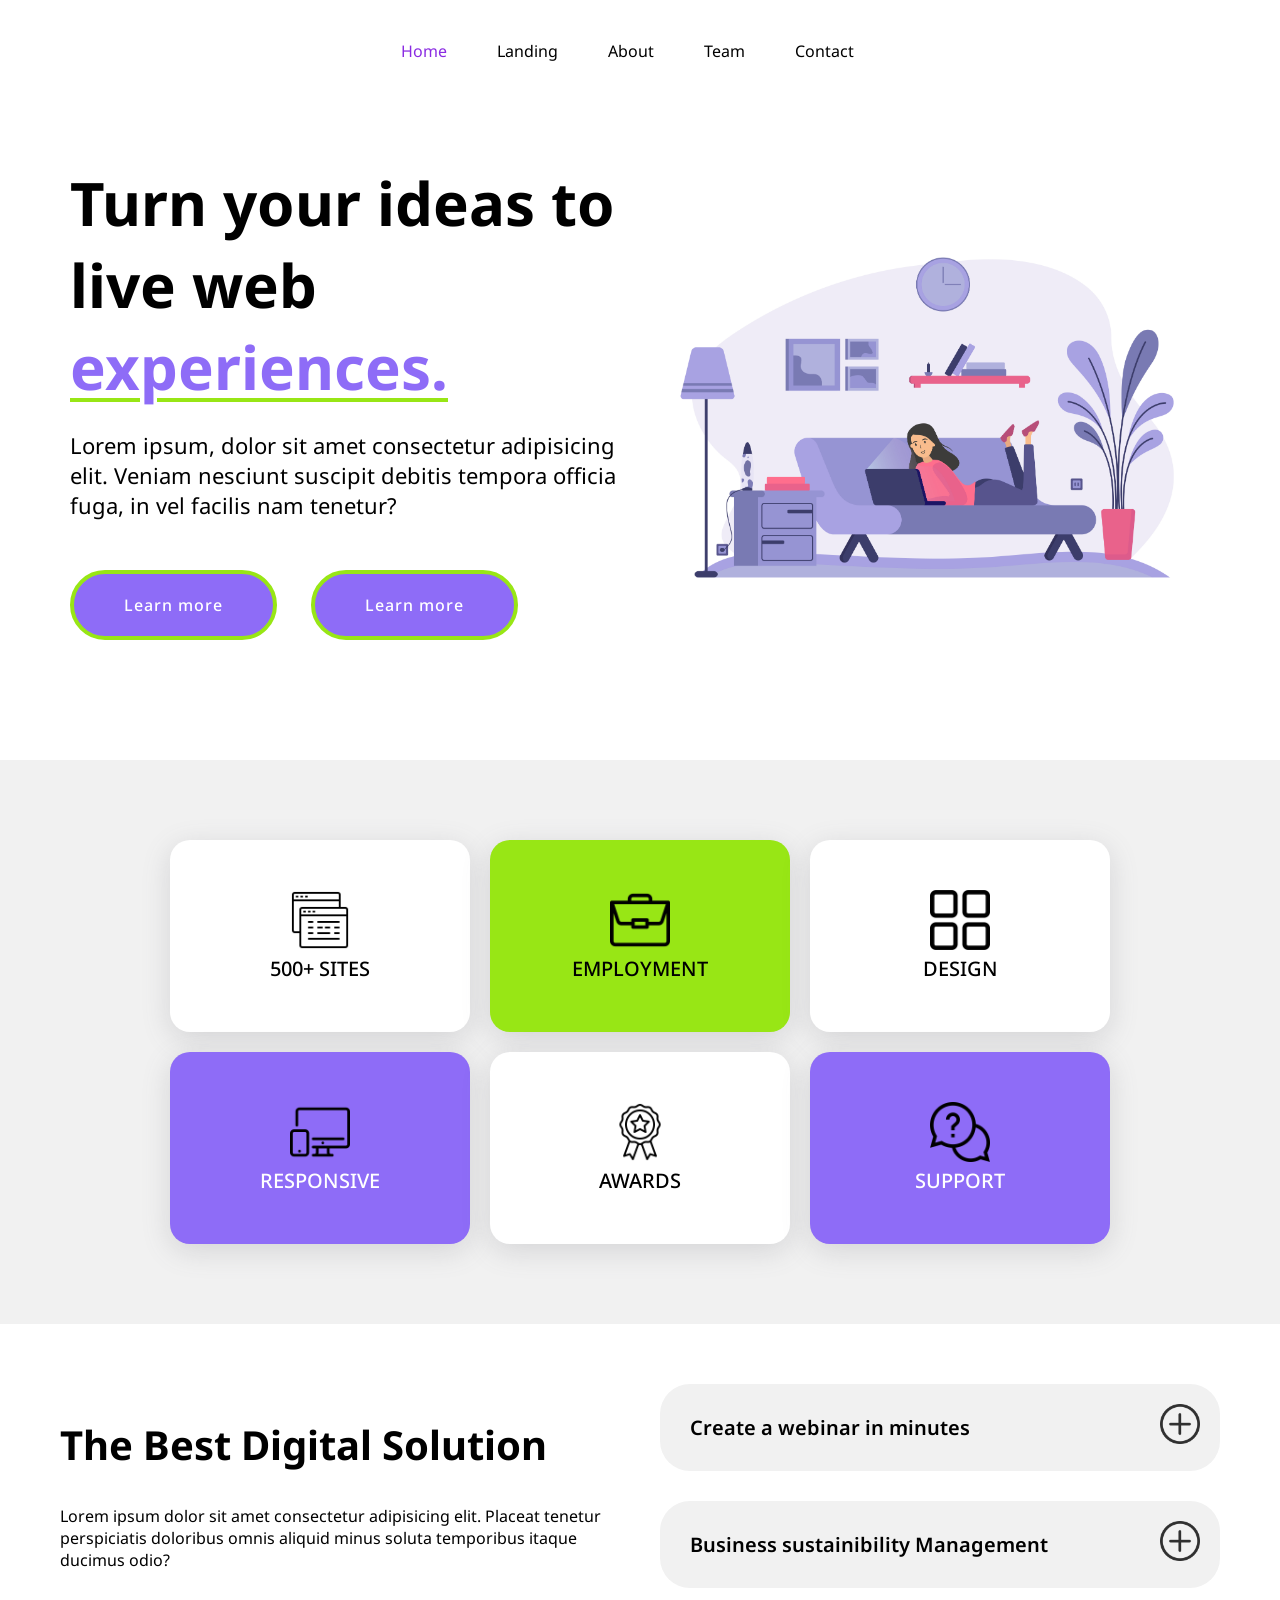
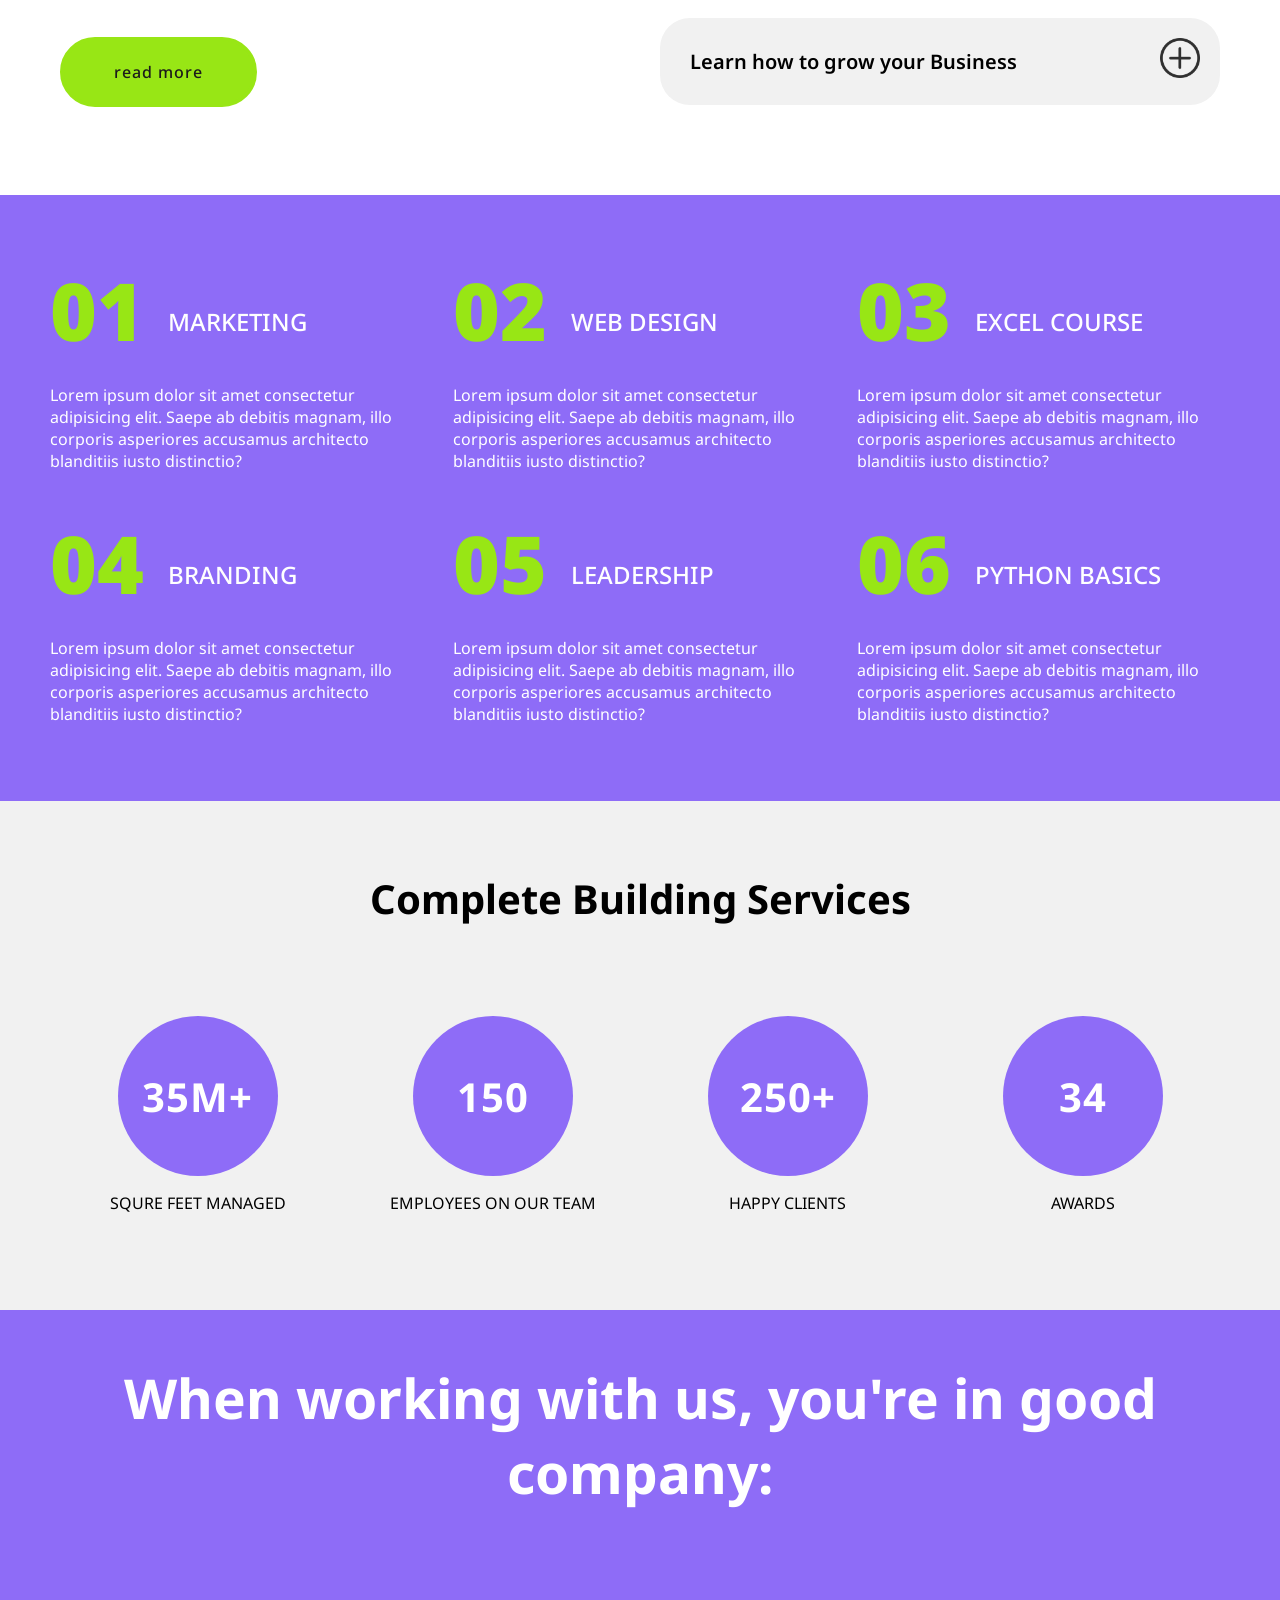
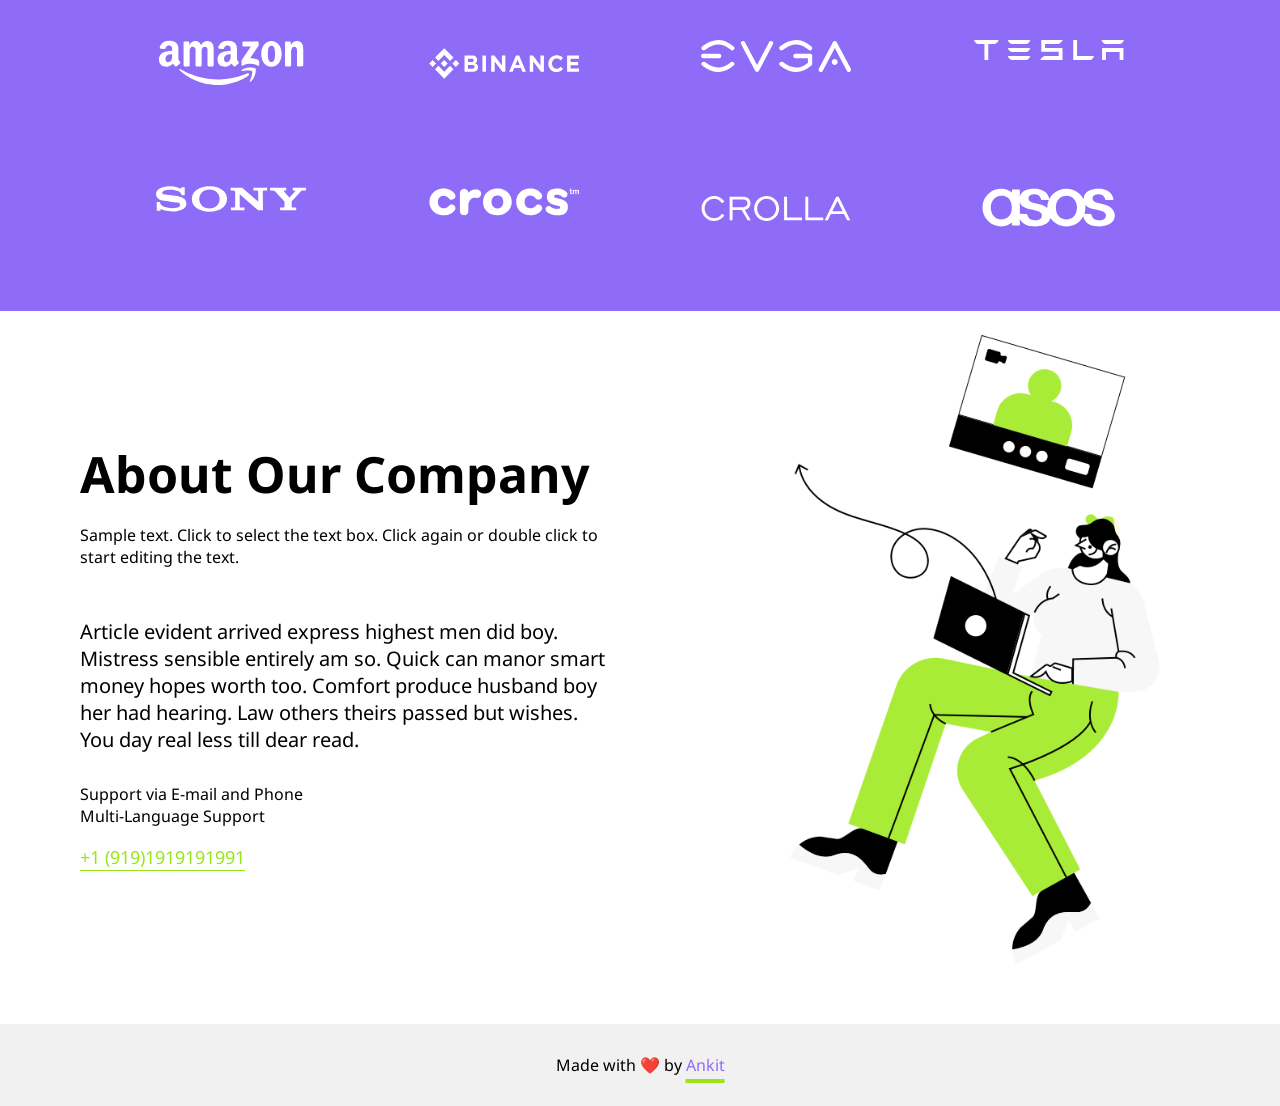
==== commit 411f521e: "updated code" ====
--- a/index.html
+++ b/index.html
@@ -59,7 +59,7 @@
           <div class="card card--secondary">
             <div class="card__content">
               <img class="card__header" src="assets/portfolio.png" alt="" />
-              <h3 class="card__text">UNEMPLOYMENT</h3>
+              <h3 class="card__text">EMPLOYMENT</h3>
             </div>
           </div>
           <div class="card">
